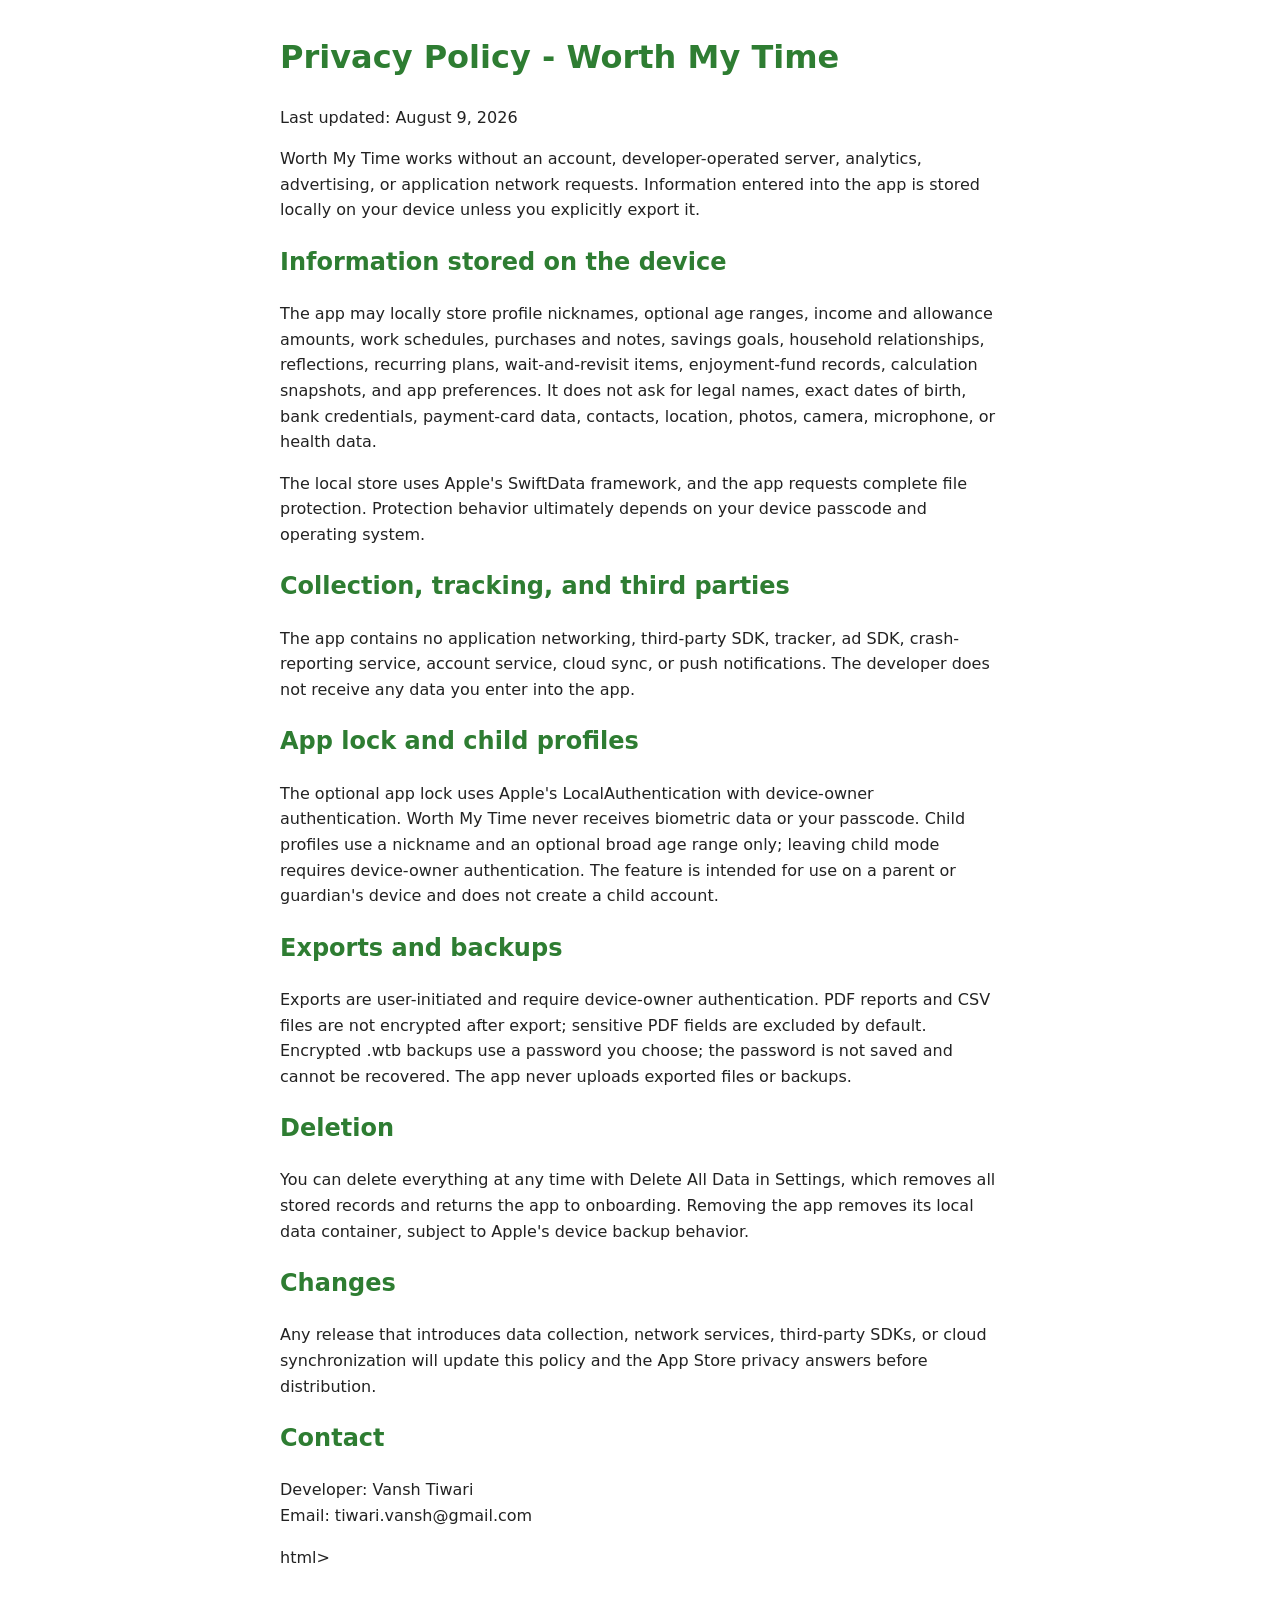
==== privacy-policy.html @ 4740732a "Add privacy policy HTML file This file contains the privacy policy for the app 'Worth My Time', deta" ====
<!DOCTYPE html>
<html lang="en">
  <head>
    <meta charset="utf-8">
    <meta name="viewport" content="width=device-width, initial-scale=1">
    <title>Privacy Policy - Worth My Time</title>
  <style>body{font-family:-apple-system,system-ui,sans-serif;max-width:720px;margin:2rem auto;padding:0 1rem;line-height:1.6;color:#222}h1,h2{color:#2E7D32}</style>
  </head>
<body>
  <h1>Privacy Policy - Worth My Time</h1>
<p>Last updated: August 9, 2026</p>
<p>Worth My Time works without an account, developer-operated server, analytics, advertising, or application network requests. Information entered into the app is stored locally on your device unless you explicitly export it.</p>
<h2>Information stored on the device</h2>
<p>The app may locally store profile nicknames, optional age ranges, income and allowance amounts, work schedules, purchases and notes, savings goals, household relationships, reflections, recurring plans, wait-and-revisit items, enjoyment-fund records, calculation snapshots, and app preferences. It does not ask for legal names, exact dates of birth, bank credentials, payment-card data, contacts, location, photos, camera, microphone, or health data.</p>
<p>The local store uses Apple's SwiftData framework, and the app requests complete file protection. Protection behavior ultimately depends on your device passcode and operating system.</p>
<h2>Collection, tracking, and third parties</h2>
<p>The app contains no application networking, third-party SDK, tracker, ad SDK, crash-reporting service, account service, cloud sync, or push notifications. The developer does not receive any data you enter into the app.</p>
<h2>App lock and child profiles</h2>
<p>The optional app lock uses Apple's LocalAuthentication with device-owner authentication. Worth My Time never receives biometric data or your passcode. Child profiles use a nickname and an optional broad age range only; leaving child mode requires device-owner authentication. The feature is intended for use on a parent or guardian's device and does not create a child account.</p>
<h2>Exports and backups</h2>
<p>Exports are user-initiated and require device-owner authentication. PDF reports and CSV files are not encrypted after export; sensitive PDF fields are excluded by default. Encrypted .wtb backups use a password you choose; the password is not saved and cannot be recovered. The app never uploads exported files or backups.</p>
<h2>Deletion</h2>
<p>You can delete everything at any time with Delete All Data in Settings, which removes all stored records and returns the app to onboarding. Removing the app removes its local data container, subject to Apple's device backup behavior.</p>
<h2>Changes</h2>
<p>Any release that introduces data collection, network services, third-party SDKs, or cloud synchronization will update this policy and the App Store privacy answers before distribution.</p>
<h2>Contact</h2>
<p>Developer: Vansh Tiwari<br>Email: tiwari.vansh@gmail.com</p>
</body>
</html>html></p></p></h1>
</body></style></title>
  </head>
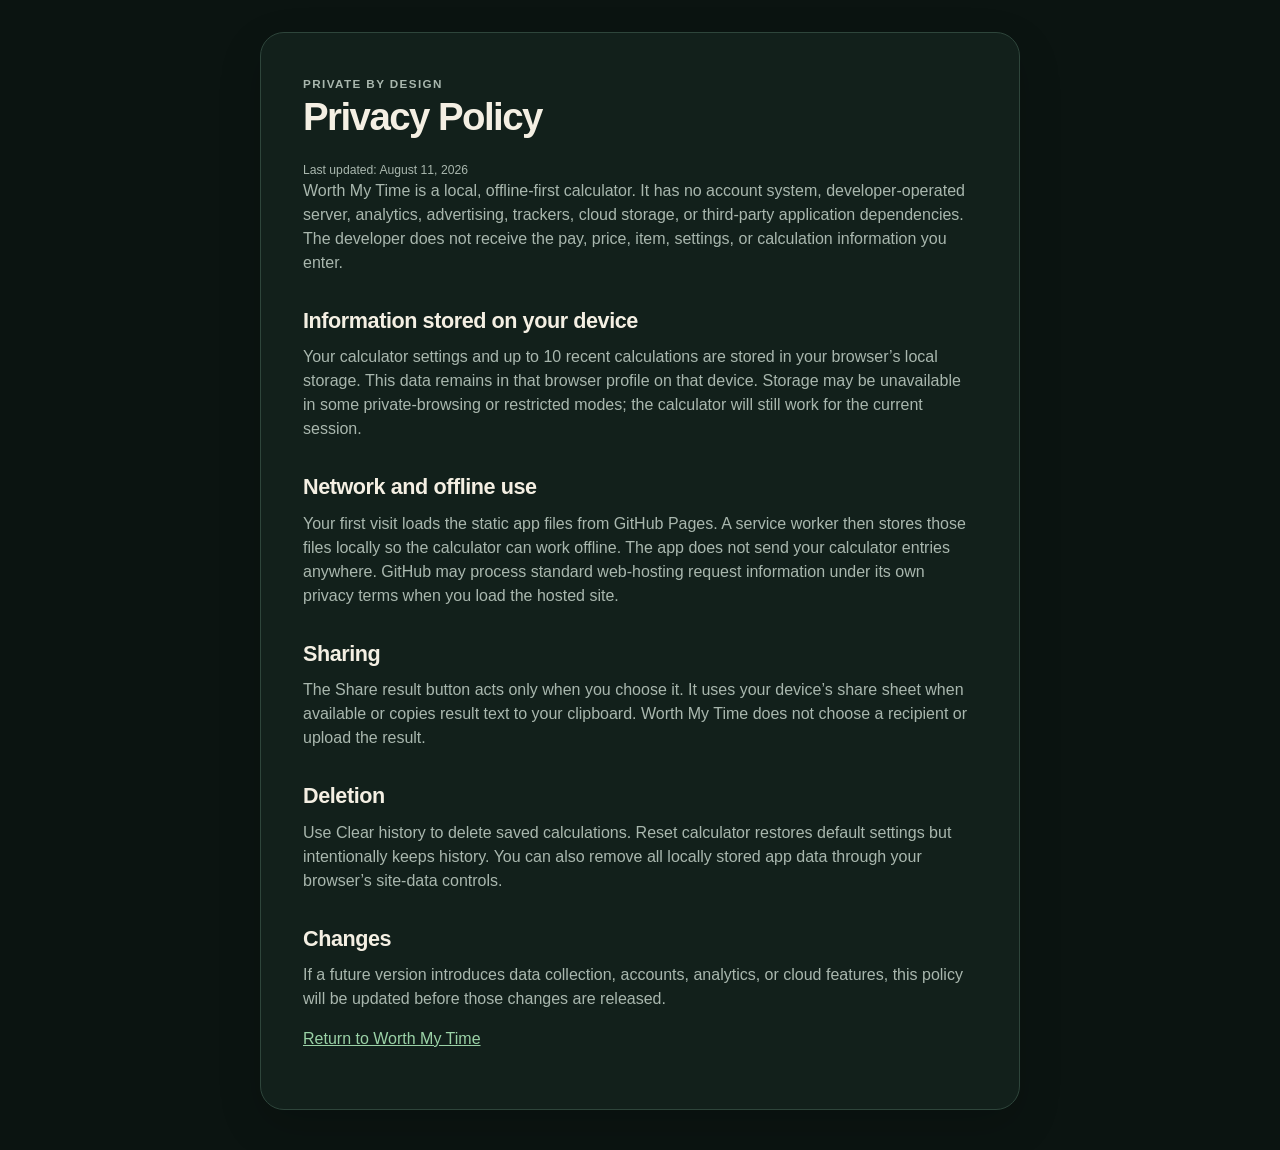
==== commit ee97cee7: "Build offline Worth My Time PWA" ====
--- a/privacy-policy.html
+++ b/privacy-policy.html
@@ -1,31 +1,31 @@
-<!DOCTYPE html>
+<!doctype html>
 <html lang="en">
   <head>
     <meta charset="utf-8">
     <meta name="viewport" content="width=device-width, initial-scale=1">
-    <title>Privacy Policy - Worth My Time</title>
-  <style>body{font-family:-apple-system,system-ui,sans-serif;max-width:720px;margin:2rem auto;padding:0 1rem;line-height:1.6;color:#222}h1,h2{color:#2E7D32}</style>
+    <meta name="theme-color" content="#12201b">
+    <link rel="stylesheet" href="./styles.css">
+    <title>Privacy Policy · Worth My Time</title>
   </head>
-<body>
-  <h1>Privacy Policy - Worth My Time</h1>
-<p>Last updated: August 9, 2026</p>
-<p>Worth My Time works without an account, developer-operated server, analytics, advertising, or application network requests. Information entered into the app is stored locally on your device unless you explicitly export it.</p>
-<h2>Information stored on the device</h2>
-<p>The app may locally store profile nicknames, optional age ranges, income and allowance amounts, work schedules, purchases and notes, savings goals, household relationships, reflections, recurring plans, wait-and-revisit items, enjoyment-fund records, calculation snapshots, and app preferences. It does not ask for legal names, exact dates of birth, bank credentials, payment-card data, contacts, location, photos, camera, microphone, or health data.</p>
-<p>The local store uses Apple's SwiftData framework, and the app requests complete file protection. Protection behavior ultimately depends on your device passcode and operating system.</p>
-<h2>Collection, tracking, and third parties</h2>
-<p>The app contains no application networking, third-party SDK, tracker, ad SDK, crash-reporting service, account service, cloud sync, or push notifications. The developer does not receive any data you enter into the app.</p>
-<h2>App lock and child profiles</h2>
-<p>The optional app lock uses Apple's LocalAuthentication with device-owner authentication. Worth My Time never receives biometric data or your passcode. Child profiles use a nickname and an optional broad age range only; leaving child mode requires device-owner authentication. The feature is intended for use on a parent or guardian's device and does not create a child account.</p>
-<h2>Exports and backups</h2>
-<p>Exports are user-initiated and require device-owner authentication. PDF reports and CSV files are not encrypted after export; sensitive PDF fields are excluded by default. Encrypted .wtb backups use a password you choose; the password is not saved and cannot be recovered. The app never uploads exported files or backups.</p>
-<h2>Deletion</h2>
-<p>You can delete everything at any time with Delete All Data in Settings, which removes all stored records and returns the app to onboarding. Removing the app removes its local data container, subject to Apple's device backup behavior.</p>
-<h2>Changes</h2>
-<p>Any release that introduces data collection, network services, third-party SDKs, or cloud synchronization will update this policy and the App Store privacy answers before distribution.</p>
-<h2>Contact</h2>
-<p>Developer: Vansh Tiwari<br>Email: tiwari.vansh@gmail.com</p>
-</body>
-</html>html></p></p></h1>
-</body></style></title>
-  </head>
+  <body>
+    <main class="app-shell policy-page">
+      <article class="card">
+        <p class="step-label">Private by design</p>
+        <h1>Privacy Policy</h1>
+        <p class="field-help">Last updated: August 11, 2026</p>
+        <p>Worth My Time is a local, offline-first calculator. It has no account system, developer-operated server, analytics, advertising, trackers, cloud storage, or third-party application dependencies. The developer does not receive the pay, price, item, settings, or calculation information you enter.</p>
+        <h2>Information stored on your device</h2>
+        <p>Your calculator settings and up to 10 recent calculations are stored in your browser’s local storage. This data remains in that browser profile on that device. Storage may be unavailable in some private-browsing or restricted modes; the calculator will still work for the current session.</p>
+        <h2>Network and offline use</h2>
+        <p>Your first visit loads the static app files from GitHub Pages. A service worker then stores those files locally so the calculator can work offline. The app does not send your calculator entries anywhere. GitHub may process standard web-hosting request information under its own privacy terms when you load the hosted site.</p>
+        <h2>Sharing</h2>
+        <p>The Share result button acts only when you choose it. It uses your device’s share sheet when available or copies result text to your clipboard. Worth My Time does not choose a recipient or upload the result.</p>
+        <h2>Deletion</h2>
+        <p>Use Clear history to delete saved calculations. Reset calculator restores default settings but intentionally keeps history. You can also remove all locally stored app data through your browser’s site-data controls.</p>
+        <h2>Changes</h2>
+        <p>If a future version introduces data collection, accounts, analytics, or cloud features, this policy will be updated before those changes are released.</p>
+        <p><a href="./index.html">Return to Worth My Time</a></p>
+      </article>
+    </main>
+  </body>
+</html>
--- a/styles.css
+++ b/styles.css
@@ -0,0 +1,162 @@
+:root {
+  color-scheme: dark;
+  --bg: #0b1411;
+  --surface: #12201b;
+  --surface-raised: #182a23;
+  --surface-soft: #20352c;
+  --text: #f4efe3;
+  --muted: #a9b7ae;
+  --line: #2e453b;
+  --gold: #d8b76f;
+  --gold-soft: #f1d89f;
+  --green: #72b987;
+  --green-strong: #9bd2a7;
+  --danger: #e4a69c;
+  --focus: #f1d89f;
+  --radius: 24px;
+  --radius-small: 14px;
+  font-family: ui-rounded, "SF Pro Rounded", "SF Pro Display", -apple-system, BlinkMacSystemFont, "Segoe UI", sans-serif;
+  font-synthesis: none;
+}
+
+* { box-sizing: border-box; }
+[hidden] { display: none !important; }
+html { scroll-behavior: smooth; }
+body { min-width: 320px; margin: 0; background: var(--bg); color: var(--text); line-height: 1.5; -webkit-font-smoothing: antialiased; }
+button, input, select { font: inherit; }
+button, select, input[type="radio"], input[type="checkbox"] { cursor: pointer; }
+button:focus-visible, input:focus-visible, select:focus-visible, a:focus-visible { outline: 3px solid var(--focus); outline-offset: 3px; }
+
+.skip-link { position: fixed; z-index: 20; top: 12px; left: 12px; transform: translateY(-160%); padding: 10px 14px; border-radius: 10px; background: var(--text); color: var(--bg); }
+.skip-link:focus { transform: translateY(0); }
+.site-header, .app-shell, footer { width: min(100% - 32px, 920px); margin-inline: auto; }
+.site-header { padding: max(34px, env(safe-area-inset-top)) 0 28px; }
+.brand { display: flex; align-items: center; gap: 14px; }
+.brand img { border-radius: 13px; box-shadow: 0 8px 24px rgba(0, 0, 0, .25); }
+h1, h2, p { margin-top: 0; }
+h1 { margin-bottom: 0; font-size: clamp(1.75rem, 7vw, 2.4rem); letter-spacing: -.04em; line-height: 1.05; }
+h2 { margin-bottom: 0; font-size: 1.35rem; letter-spacing: -.02em; }
+.eyebrow, .step-label { margin-bottom: 4px; color: var(--green-strong); font-size: .73rem; font-weight: 800; letter-spacing: .12em; text-transform: uppercase; }
+.step-label.gold { color: var(--gold-soft); }
+.subtitle { max-width: 620px; margin: 22px 0 8px; font-size: clamp(1.25rem, 5vw, 1.8rem); line-height: 1.25; letter-spacing: -.025em; }
+.privacy-note { margin: 0; color: var(--muted); font-size: .87rem; }
+.privacy-note span { color: var(--green); font-size: .7em; }
+
+.app-shell { display: grid; gap: 18px; padding-bottom: 40px; }
+#calculator-form { display: grid; gap: 18px; }
+.card, .result-card, .how-it-works { border: 1px solid var(--line); border-radius: var(--radius); background: var(--surface); padding: 22px; box-shadow: 0 16px 44px rgba(0, 0, 0, .16); }
+.section-heading { display: flex; align-items: flex-start; justify-content: space-between; gap: 16px; margin-bottom: 22px; }
+fieldset { min-width: 0; margin: 0; padding: 0; border: 0; }
+legend, .field > label, .compact-field > label { display: block; margin-bottom: 8px; color: var(--text); font-size: .9rem; font-weight: 700; }
+.field-group { margin-bottom: 20px; }
+.segmented-control { display: grid; grid-template-columns: 1fr 1fr; padding: 4px; border: 1px solid var(--line); border-radius: 15px; background: var(--bg); }
+.segmented-control label { position: relative; }
+.segmented-control input { position: absolute; opacity: 0; pointer-events: none; }
+.segmented-control span { display: grid; place-items: center; min-height: 44px; padding: 8px; border-radius: 11px; color: var(--muted); font-size: .9rem; font-weight: 750; text-align: center; transition: background-color .16s ease, color .16s ease; }
+.segmented-control input:checked + span { background: var(--surface-soft); color: var(--text); box-shadow: 0 2px 10px rgba(0, 0, 0, .18); }
+.segmented-control input:focus-visible + span { outline: 3px solid var(--focus); outline-offset: 2px; }
+.form-grid { display: grid; gap: 18px; }
+.field[hidden] { display: none; }
+
+input, select { width: 100%; min-height: 50px; border: 1px solid var(--line); border-radius: var(--radius-small); background: #0e1915; color: var(--text); padding: 12px 14px; appearance: none; }
+select { background-image: linear-gradient(45deg, transparent 50%, var(--muted) 50%), linear-gradient(135deg, var(--muted) 50%, transparent 50%); background-position: calc(100% - 18px) 21px, calc(100% - 13px) 21px; background-size: 5px 5px; background-repeat: no-repeat; padding-right: 40px; }
+input::placeholder { color: #78887f; opacity: 1; }
+input[aria-invalid="true"] { border-color: var(--danger); }
+.money-input, .suffix-input { position: relative; }
+.currency-symbol { position: absolute; z-index: 1; top: 50%; left: 15px; transform: translateY(-50%); color: var(--gold-soft); font-weight: 800; pointer-events: none; }
+.money-input input { padding-left: 39px; font-variant-numeric: tabular-nums; }
+.suffix-input input { padding-right: 42px; }
+.suffix-input span { position: absolute; top: 50%; right: 15px; transform: translateY(-50%); color: var(--muted); font-weight: 700; }
+.large-money-input input { min-height: 64px; font-size: 1.6rem; font-weight: 750; }
+.large-money-input .currency-symbol { font-size: 1.3rem; }
+.field-help, .field-error { min-height: 1.2em; margin: 6px 0 0; font-size: .76rem; }
+.field-help { color: var(--muted); }
+.field-error { color: var(--danger); }
+.field-help + .field-error { margin-top: -18px; }
+.field-help + .field-error:not(:empty) { margin-top: 3px; }
+.optional { margin-left: 6px; color: var(--muted); font-size: .75rem; font-weight: 500; }
+
+.tax-panel { margin-top: 22px; padding: 16px; border: 1px solid var(--line); border-radius: 18px; background: rgba(32, 53, 44, .4); }
+.switch-row { display: flex; align-items: center; justify-content: space-between; gap: 18px; min-height: 48px; cursor: pointer; }
+.switch-row strong, .switch-row small { display: block; }
+.switch-row strong { font-size: .93rem; }
+.switch-row small { margin-top: 3px; color: var(--muted); font-size: .76rem; }
+.switch { position: relative; flex: 0 0 auto; width: 52px; height: 32px; }
+.switch input { position: absolute; inset: 0; width: 100%; height: 100%; margin: 0; opacity: 0; }
+.switch-track { display: block; width: 100%; height: 100%; border: 1px solid var(--line); border-radius: 999px; background: #0e1915; transition: background-color .16s ease; }
+.switch-track::after { content: ""; position: absolute; top: 5px; left: 5px; width: 22px; height: 22px; border-radius: 50%; background: var(--muted); transition: transform .16s ease, background-color .16s ease; }
+.switch input:checked + .switch-track { background: var(--green); border-color: var(--green); }
+.switch input:checked + .switch-track::after { transform: translateX(20px); background: #07110d; }
+.switch input:focus-visible + .switch-track { outline: 3px solid var(--focus); outline-offset: 3px; }
+.compact-field { margin-top: 16px; }
+
+button { border: 0; }
+.primary-button, .secondary-button { display: inline-flex; align-items: center; justify-content: center; gap: 9px; min-height: 52px; border-radius: 15px; padding: 12px 18px; font-weight: 800; }
+.primary-button { width: 100%; margin-top: 20px; background: var(--green-strong); color: #08120d; box-shadow: 0 10px 28px rgba(114, 185, 135, .13); }
+.primary-button:hover { background: #b2deb9; }
+.secondary-button { background: var(--surface-soft); color: var(--text); }
+.secondary-button:hover:not(:disabled) { background: #2a4438; }
+.secondary-button:disabled { cursor: not-allowed; opacity: .45; }
+.secondary-button svg { width: 21px; height: 21px; fill: none; stroke: currentColor; stroke-linecap: round; stroke-linejoin: round; stroke-width: 1.8; }
+.text-button { min-height: 44px; margin: -8px -8px 0 0; padding: 8px; background: transparent; color: var(--green-strong); font-size: .82rem; font-weight: 750; }
+.text-button.danger { color: var(--danger); }
+
+.result-card { overflow: hidden; border-color: #806e45; background: #17251f; }
+.result-card h2 { max-width: 720px; margin-top: 10px; color: var(--gold-soft); font-size: clamp(2rem, 8vw, 3.4rem); line-height: 1.08; letter-spacing: -.045em; }
+.rate-line { margin: 16px 0 0; color: var(--muted); }
+.metrics { display: grid; grid-template-columns: repeat(3, 1fr); gap: 8px; margin: 24px 0 18px; }
+.metrics div { min-width: 0; padding: 13px 8px; border: 1px solid var(--line); border-radius: 14px; background: rgba(11, 20, 17, .42); text-align: center; }
+.metrics span, .metrics small { display: block; }
+.metrics span { color: var(--text); font-size: clamp(1rem, 5vw, 1.28rem); font-weight: 800; font-variant-numeric: tabular-nums; }
+.metrics small { margin-top: 3px; color: var(--muted); font-size: .68rem; }
+.insight { margin: 0; color: var(--gold-soft); }
+.result-actions { display: flex; align-items: center; gap: 12px; min-height: 52px; margin-top: 20px; }
+.action-status { color: var(--green-strong); font-size: .78rem; }
+
+.history-card { box-shadow: none; }
+.history-list { display: grid; gap: 8px; margin: 0; padding: 0; list-style: none; }
+.history-item button { display: grid; grid-template-columns: minmax(0, 1fr) auto; gap: 4px 12px; width: 100%; min-height: 60px; padding: 12px 0; border-bottom: 1px solid var(--line); background: transparent; color: var(--text); text-align: left; }
+.history-item:last-child button { border-bottom: 0; }
+.history-name { overflow: hidden; font-weight: 750; text-overflow: ellipsis; white-space: nowrap; }
+.history-price { color: var(--gold-soft); font-weight: 750; font-variant-numeric: tabular-nums; }
+.history-time, .history-date { color: var(--muted); font-size: .76rem; }
+.empty-state { margin: 0; color: var(--muted); font-size: .9rem; }
+
+.how-it-works { background: transparent; box-shadow: none; }
+.how-it-works ol { display: grid; gap: 12px; margin: 20px 0 0; padding: 0; list-style: none; }
+.how-it-works li { display: flex; align-items: center; gap: 12px; color: var(--muted); }
+.how-it-works li span { display: grid; flex: 0 0 32px; height: 32px; place-items: center; border: 1px solid var(--line); border-radius: 50%; color: var(--green-strong); font-size: .8rem; }
+.how-it-works strong { color: var(--text); font-size: .9rem; }
+footer { display: flex; flex-wrap: wrap; justify-content: space-between; gap: 8px 18px; padding: 0 0 max(36px, env(safe-area-inset-bottom)); color: var(--muted); font-size: .78rem; }
+footer p { margin: 0; }
+footer a, .policy-page a { color: var(--green-strong); }
+.noscript { position: fixed; inset: auto 12px 12px; padding: 12px; border-radius: 12px; background: var(--danger); color: #1d0b09; text-align: center; }
+.policy-page { display: block; max-width: 760px; padding-top: max(32px, env(safe-area-inset-top)); }
+.policy-page article { padding: clamp(22px, 5vw, 42px); }
+.policy-page h1 { margin-bottom: 24px; }
+.policy-page h2 { margin-top: 30px; margin-bottom: 8px; }
+.policy-page p { color: var(--muted); }
+
+@media (min-width: 700px) {
+  .site-header { padding-top: 58px; }
+  .app-shell { grid-template-columns: minmax(0, 1.12fr) minmax(280px, .88fr); align-items: start; gap: 22px; }
+  #calculator-form { grid-column: 1; }
+  .result-card { position: sticky; top: 22px; grid-column: 2; grid-row: 1; }
+  .history-card, .how-it-works { grid-column: 1 / -1; }
+  .form-grid { grid-template-columns: 1fr 1fr; }
+  .tax-panel { padding: 18px; }
+  .result-card h2 { font-size: clamp(2.2rem, 4.6vw, 3.4rem); }
+  .how-it-works ol { grid-template-columns: repeat(3, 1fr); }
+}
+
+@media (max-width: 430px) {
+  .site-header, .app-shell, footer { width: min(100% - 24px, 920px); }
+  .card, .result-card, .how-it-works { border-radius: 20px; padding: 18px; }
+  .metrics { gap: 5px; }
+  .metrics div { padding-inline: 4px; }
+  .metrics small { font-size: .61rem; }
+}
+
+@media (prefers-reduced-motion: reduce) {
+  *, *::before, *::after { scroll-behavior: auto !important; transition-duration: .01ms !important; animation-duration: .01ms !important; animation-iteration-count: 1 !important; }
+}
